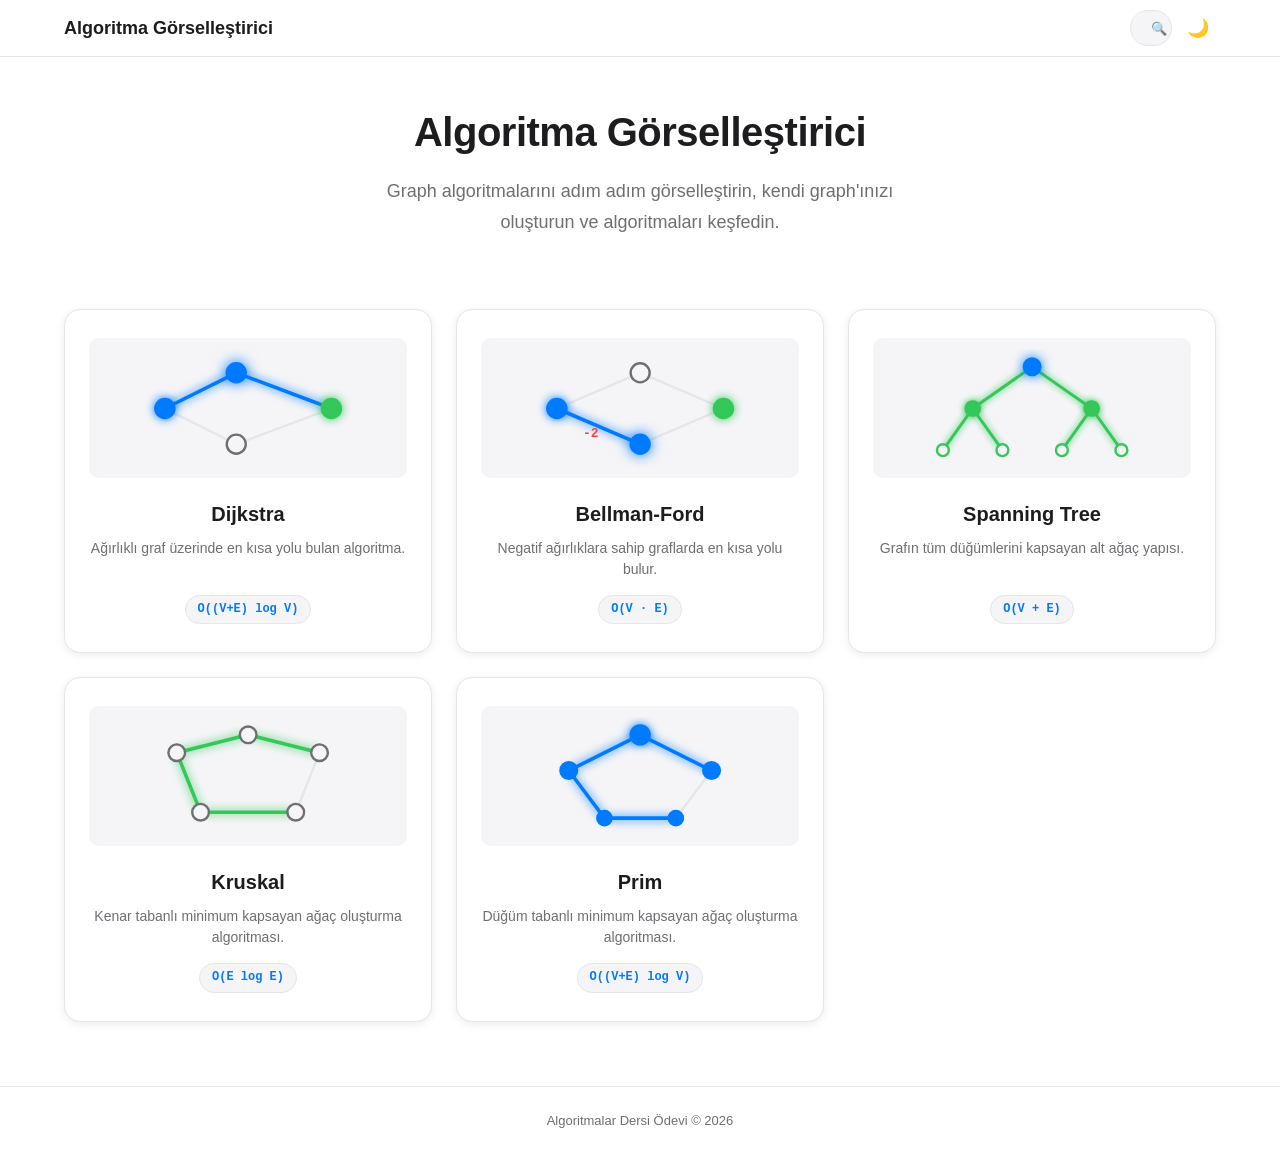
==== frontend/index.html @ a5067b7d "feat: Establish initial project structure -integrate graph algorithms -frontend UI, visualization fe" ====
<!-- ============================================
     ANA GİRİŞ SAYFASI (index.html)
     Projenin ana giriş noktası
     ============================================ -->
<!DOCTYPE html>
<html lang="tr">

<head>
    <meta charset="UTF-8">
    <meta name="viewport" content="width=device-width, initial-scale=1.0">
    <meta name="description"
        content="Algoritma Görselleştirici - Dijkstra, Bellman-Ford, Kruskal, Prim ve Spanning Tree algoritmalarını interaktif olarak keşfedin.">
    <title>Algoritma Görselleştirici</title>

    <!-- Stil dosyaları -->
    <link rel="stylesheet" href="css/main.css">
    <link rel="stylesheet" href="css/navbar.css">
    <link rel="stylesheet" href="css/dashboard.css">
</head>

<body>

    <!-- ===== ÜST MENÜ (Navbar) ===== -->
    <nav class="navbar" id="navbar">
        <div class="container navbar-content">

            <!-- Sol: Logo / Proje Adı -->
            <a href="index.html" class="navbar-brand" id="navbar-brand">
                Algoritma Görselleştirici
            </a>

            <!-- Orta: Navigasyon Linkleri (şimdilik boş, algoritmalar eklenince dolacak) -->
            <ul class="navbar-links" id="navbar-links">
                <!-- İleride algoritma linkleri buraya eklenecek -->
            </ul>

            <!-- Sağ: Arama Kutusu + Tema Toggle -->
            <div class="navbar-actions">

                <!-- Arama Kutusu (oval, ikon sağda) -->
                <div class="search-box" id="search-box">
                    <input type="text" class="search-input" id="search-input" placeholder="Ara..."
                        aria-label="Algoritma ara">
                    <button class="search-toggle" id="search-toggle" aria-label="Ara">
                        🔍
                    </button>
                </div>
                <!-- Tema Toggle (Gece/Gündüz) -->
                <button class="theme-toggle" id="theme-toggle" aria-label="Tema değiştir">
                    🌙
                </button>
            </div>
        </div>
    </nav>

    <!-- ===== ANA İÇERİK ALANI ===== -->
    <main class="main-content" id="main-content">
        <div class="container">

            <!-- Başlık Bölümü -->
            <section class="hero-section" id="hero-section">
                <h1 class="hero-title">Algoritma Görselleştirici</h1>
                <p class="hero-subtitle">
                    Graph algoritmalarını adım adım görselleştirin,
                    kendi graph'ınızı oluşturun ve algoritmaları keşfedin.
                </p>
            </section>

            <!-- Algoritma Kartları (Dashboard) -->
            <section class="dashboard" id="dashboard">

                <!-- Kart 1: Dijkstra -->
                <article class="algorithm-card" id="card-dijkstra" data-algorithm="dijkstra">
                    <div class="card-animation" id="anim-dijkstra">
                        <svg viewBox="0 0 200 100" class="card-svg">
                            <!-- Basit graph: 4 node, kenarlar ve en kısa yol vurgusu -->
                            <line x1="30" y1="50" x2="90" y2="20" class="svg-edge" />
                            <line x1="30" y1="50" x2="90" y2="80" class="svg-edge" />
                            <line x1="90" y1="20" x2="170" y2="50" class="svg-edge" />
                            <line x1="90" y1="80" x2="170" y2="50" class="svg-edge" />
                            <!-- En kısa yol (neon efekti) -->
                            <line x1="30" y1="50" x2="90" y2="20" class="svg-edge-active svg-pulse" />
                            <line x1="90" y1="20" x2="170" y2="50" class="svg-edge-active svg-pulse" />
                            <!-- Node'lar -->
                            <circle cx="30" cy="50" r="8" class="svg-node svg-node-start" />
                            <circle cx="90" cy="20" r="8" class="svg-node svg-node-active svg-pulse" />
                            <circle cx="90" cy="80" r="8" class="svg-node" />
                            <circle cx="170" cy="50" r="8" class="svg-node svg-node-end" />
                        </svg>
                    </div>
                    <h3 class="card-title">Dijkstra</h3>
                    <p class="card-description">Ağırlıklı graf üzerinde en kısa yolu bulan algoritma.</p>
                    <div class="card-complexity">
                        <span class="complexity-badge">O((V+E) log V)</span>
                    </div>
                </article>

                <!-- Kart 2: Bellman-Ford -->
                <article class="algorithm-card" id="card-bellman-ford" data-algorithm="bellman-ford">
                    <div class="card-animation" id="anim-bellman-ford">
                        <svg viewBox="0 0 200 100" class="card-svg">
                            <!-- Graph: negatif ağırlıklı kenarlar -->
                            <line x1="30" y1="50" x2="100" y2="20" class="svg-edge" />
                            <line x1="100" y1="20" x2="170" y2="50" class="svg-edge" />
                            <line x1="30" y1="50" x2="100" y2="80" class="svg-edge svg-edge-negative" />
                            <line x1="100" y1="80" x2="170" y2="50" class="svg-edge" />
                            <!-- Tarama efekti -->
                            <line x1="30" y1="50" x2="100" y2="80" class="svg-edge-active svg-pulse-slow" />
                            <!-- Node'lar -->
                            <circle cx="30" cy="50" r="8" class="svg-node svg-node-start" />
                            <circle cx="100" cy="20" r="8" class="svg-node" />
                            <circle cx="100" cy="80" r="8" class="svg-node svg-node-active svg-pulse-slow" />
                            <circle cx="170" cy="50" r="8" class="svg-node svg-node-end" />
                            <!-- Negatif ağırlık etiketi -->
                            <text x="52" y="74" class="svg-weight-negative">-2</text>
                        </svg>
                    </div>
                    <h3 class="card-title">Bellman-Ford</h3>
                    <p class="card-description">Negatif ağırlıklara sahip graflarda en kısa yolu bulur.</p>
                    <div class="card-complexity">
                        <span class="complexity-badge">O(V · E)</span>
                    </div>
                </article>

                <!-- Kart 3: Spanning Tree -->
                <article class="algorithm-card" id="card-spanning-tree" data-algorithm="spanning-tree">
                    <div class="card-animation" id="anim-spanning-tree">
                        <svg viewBox="0 0 200 100" class="card-svg">
                            <!-- Ağaç yapısı: dallanma animate -->
                            <line x1="100" y1="15" x2="50" y2="50" class="svg-edge-tree svg-grow" />
                            <line x1="100" y1="15" x2="150" y2="50" class="svg-edge-tree svg-grow" />
                            <line x1="50" y1="50" x2="25" y2="85" class="svg-edge-tree svg-grow-delay" />
                            <line x1="50" y1="50" x2="75" y2="85" class="svg-edge-tree svg-grow-delay" />
                            <line x1="150" y1="50" x2="125" y2="85" class="svg-edge-tree svg-grow-delay" />
                            <line x1="150" y1="50" x2="175" y2="85" class="svg-edge-tree svg-grow-delay" />
                            <!-- Node'lar -->
                            <circle cx="100" cy="15" r="7" class="svg-node svg-node-root" />
                            <circle cx="50" cy="50" r="6" class="svg-node svg-node-tree" />
                            <circle cx="150" cy="50" r="6" class="svg-node svg-node-tree" />
                            <circle cx="25" cy="85" r="5" class="svg-node svg-node-leaf" />
                            <circle cx="75" cy="85" r="5" class="svg-node svg-node-leaf" />
                            <circle cx="125" cy="85" r="5" class="svg-node svg-node-leaf" />
                            <circle cx="175" cy="85" r="5" class="svg-node svg-node-leaf" />
                        </svg>
                    </div>
                    <h3 class="card-title">Spanning Tree</h3>
                    <p class="card-description">Grafın tüm düğümlerini kapsayan alt ağaç yapısı.</p>
                    <div class="card-complexity">
                        <span class="complexity-badge">O(V + E)</span>
                    </div>
                </article>

                <!-- Kart 4: Kruskal -->
                <article class="algorithm-card" id="card-kruskal" data-algorithm="kruskal">
                    <div class="card-animation" id="anim-kruskal">
                        <svg viewBox="0 0 200 100" class="card-svg">
                            <!-- Kenarlar (sırayla ekleniyor efekti) -->
                            <line x1="40" y1="30" x2="100" y2="15" class="svg-edge" />
                            <line x1="100" y1="15" x2="160" y2="30" class="svg-edge" />
                            <line x1="40" y1="30" x2="60" y2="80" class="svg-edge" />
                            <line x1="160" y1="30" x2="140" y2="80" class="svg-edge" />
                            <line x1="60" y1="80" x2="140" y2="80" class="svg-edge" />
                            <!-- MST kenarları (yeşil, sırayla açılır) -->
                            <line x1="40" y1="30" x2="100" y2="15" class="svg-edge-mst svg-appear-1" />
                            <line x1="40" y1="30" x2="60" y2="80" class="svg-edge-mst svg-appear-2" />
                            <line x1="100" y1="15" x2="160" y2="30" class="svg-edge-mst svg-appear-3" />
                            <line x1="60" y1="80" x2="140" y2="80" class="svg-edge-mst svg-appear-4" />
                            <!-- Node'lar -->
                            <circle cx="40" cy="30" r="7" class="svg-node" />
                            <circle cx="100" cy="15" r="7" class="svg-node" />
                            <circle cx="160" cy="30" r="7" class="svg-node" />
                            <circle cx="60" cy="80" r="7" class="svg-node" />
                            <circle cx="140" cy="80" r="7" class="svg-node" />
                        </svg>
                    </div>
                    <h3 class="card-title">Kruskal</h3>
                    <p class="card-description">Kenar tabanlı minimum kapsayan ağaç oluşturma algoritması.</p>
                    <div class="card-complexity">
                        <span class="complexity-badge">O(E log E)</span>
                    </div>
                </article>

                <!-- Kart 5: Prim -->
                <article class="algorithm-card" id="card-prim" data-algorithm="prim">
                    <div class="card-animation" id="anim-prim">
                        <svg viewBox="0 0 200 100" class="card-svg">
                            <!-- Kenarlar -->
                            <line x1="100" y1="15" x2="40" y2="45" class="svg-edge" />
                            <line x1="100" y1="15" x2="160" y2="45" class="svg-edge" />
                            <line x1="40" y1="45" x2="70" y2="85" class="svg-edge" />
                            <line x1="160" y1="45" x2="130" y2="85" class="svg-edge" />
                            <line x1="70" y1="85" x2="130" y2="85" class="svg-edge" />
                            <!-- Prim büyüme efekti (merkezden dışarı) -->
                            <line x1="100" y1="15" x2="40" y2="45" class="svg-edge-prim svg-expand-1" />
                            <line x1="40" y1="45" x2="70" y2="85" class="svg-edge-prim svg-expand-2" />
                            <line x1="100" y1="15" x2="160" y2="45" class="svg-edge-prim svg-expand-3" />
                            <line x1="70" y1="85" x2="130" y2="85" class="svg-edge-prim svg-expand-4" />
                            <!-- Node'lar (merkezden dışarı büyüme) -->
                            <circle cx="100" cy="15" r="8" class="svg-node svg-node-start" />
                            <circle cx="40" cy="45" r="7" class="svg-node svg-node-prim svg-fadein-1" />
                            <circle cx="160" cy="45" r="7" class="svg-node svg-node-prim svg-fadein-2" />
                            <circle cx="70" cy="85" r="6" class="svg-node svg-node-prim svg-fadein-3" />
                            <circle cx="130" cy="85" r="6" class="svg-node svg-node-prim svg-fadein-4" />
                        </svg>
                    </div>
                    <h3 class="card-title">Prim</h3>
                    <p class="card-description">Düğüm tabanlı minimum kapsayan ağaç oluşturma algoritması.</p>
                    <div class="card-complexity">
                        <span class="complexity-badge">O((V+E) log V)</span>
                    </div>
                </article>

            </section>

        </div>
    </main>

    <!-- ===== ALT BİLGİ (Footer) ===== -->
    <footer class="footer" id="footer">
        <div class="container">
            <p class="footer-text">
                Algoritmalar Dersi Ödevi &copy; 2026
            </p>
        </div>
    </footer>

    <!-- JavaScript Dosyaları -->
    <script src="js/theme.js"></script>
    <script src="js/navbar.js"></script>
    <script src="js/app.js"></script>

</body>

</html>
---- frontend/css/main.css ----
/* ============================================
   ANA STİL DOSYASI (main.css)
   Tema değişkenleri, reset ve genel stiller
   ============================================ */

/* ------------------------------------
   1) CSS DEĞİŞKENLERİ (Renk Paleti)
   Gündüz ve Gece modları için renkler
   ------------------------------------ */

/* Gündüz Modu (varsayılan) */
:root {
    /* Ana renkler */
    --bg-primary: #FFFFFF;
    /* Ana arka plan: Beyaz */
    --bg-secondary: #F5F5F7;
    /* İkincil arka plan: Açık gri (Apple tarzı) */
    --bg-card: #FFFFFF;
    /* Kart arka planı */

    /* Metin renkleri */
    --text-primary: #1D1D1F;
    /* Ana metin: Koyu siyah */
    --text-secondary: #6E6E73;
    /* İkincil metin: Gri */

    /* Vurgu rengi (Apple mavi) */
    --accent-color: #007AFF;
    /* Ana vurgu: Mavi */
    --accent-hover: #0056CC;
    /* Hover durumu: Koyu mavi */

    /* Kenar ve gölge */
    --border-color: #E5E5EA;
    /* Kenarlık rengi */
    --shadow-color: rgba(0, 0, 0, 0.08);
    /* Gölge rengi */
    --shadow-hover: rgba(0, 0, 0, 0.15);
    /* Hover gölge rengi */

    /* Navbar */
    --navbar-bg: rgba(255, 255, 255, 0.85);
    /* Navbar: Yarı saydam beyaz */
    --navbar-border: #E5E5EA;

    /* Neon efekti (aktif node/kenar) */
    --neon-glow: #007AFF;
    /* Neon mavi */
    --neon-visited: #34C759;
    /* Ziyaret edilmiş: Yeşil */

    /* Geçiş süresi */
    --transition-speed: 0.3s;
    /* Animasyon hızı */
}

/* Gece Modu */
[data-theme="dark"] {
    --bg-primary: #1C1C1E;
    /* Ana arka plan: Koyu siyah */
    --bg-secondary: #2C2C2E;
    /* İkincil arka plan: Antrasit */
    --bg-card: #2C2C2E;
    /* Kart arka planı */

    --text-primary: #F5F5F7;
    /* Ana metin: Açık beyaz */
    --text-secondary: #98989D;
    /* İkincil metin: Gri */

    --accent-color: #0A84FF;
    /* Vurgu: Parlak mavi (gece için) */
    --accent-hover: #409CFF;
    /* Hover: Daha açık mavi */

    --border-color: #38383A;
    /* Kenarlık */
    --shadow-color: rgba(0, 0, 0, 0.3);
    --shadow-hover: rgba(0, 0, 0, 0.5);

    --navbar-bg: rgba(28, 28, 30, 0.85);
    /* Navbar: Yarı saydam koyu */
    --navbar-border: #38383A;

    --neon-glow: #0A84FF;
    /* Neon mavi (gece) */
    --neon-visited: #30D158;
    /* Ziyaret edilmiş: Parlak yeşil */
}

/* ------------------------------------
   2) RESET (Tarayıcı Varsayılanlarını Sıfırla)
   Tüm tarayıcılarda tutarlı görünüm sağlar
   ------------------------------------ */

/* Tüm elemanların kutu modelini sıfırla */
*,
*::before,
*::after {
    margin: 0;
    padding: 0;
    box-sizing: border-box;
}

/* Sayfa geneli */
html {
    font-size: 16px;
    /* Temel yazı boyutu */
    scroll-behavior: smooth;
    /* Yumuşak kaydırma */
}

body {
    font-family: -apple-system, BlinkMacSystemFont, 'Segoe UI', Roboto, 'Helvetica Neue', Arial, sans-serif;
    background-color: var(--bg-primary);
    color: var(--text-primary);
    line-height: 1.6;
    /* Satır yüksekliği */
    transition: background-color var(--transition-speed) ease,
        color var(--transition-speed) ease;
}

/* Bağlantı (link) stilleri */
a {
    color: var(--accent-color);
    text-decoration: none;
    /* Alt çizgiyi kaldır */
    transition: color var(--transition-speed) ease;
}

a:hover {
    color: var(--accent-hover);
}

/* Görsel (resim) sıfırlama */
img {
    max-width: 100%;
    /* Taşmayı engelle */
    display: block;
}

/* Liste stillerini sıfırla */
ul,
ol {
    list-style: none;
}

/* Buton sıfırlama */
button {
    cursor: pointer;
    border: none;
    outline: none;
    background: none;
    font-family: inherit;
    font-size: inherit;
    color: inherit;
}

/* ------------------------------------
   3) GENEL YARDIMCI SINIFLAR
   Sık kullanılan stil kalıpları
   ------------------------------------ */

/* İçerik alanını ortalayan konteyner */
.container {
    width: 100%;
    max-width: 1200px;
    /* Maksimum genişlik */
    margin: 0 auto;
    /* Ortala */
    padding: 0 24px;
    /* Yanlara boşluk */
}

/* Gizlenmiş eleman */
.hidden {
    display: none !important;
}

/* Ekran okuyucular için görünmez ama erişilebilir metin */
.sr-only {
    position: absolute;
    width: 1px;
    height: 1px;
    overflow: hidden;
    clip: rect(0, 0, 0, 0);
}
---- frontend/css/navbar.css ----
/* ============================================
   NAVBAR STİLLERİ (navbar.css)
   Üst menü çubuğu tasarımı
   ============================================ */

/* --- Navbar Ana Yapısı --- */
.navbar {
    position: fixed;
    /* Sayfada sabit kalır */
    top: 0;
    left: 0;
    right: 0;
    z-index: 1000;
    /* Her şeyin üstünde */
    background-color: var(--navbar-bg);
    border-bottom: 1px solid var(--navbar-border);
    backdrop-filter: blur(20px);
    /* Arkayı bulanıklaştır (Apple efekti) */
    -webkit-backdrop-filter: blur(20px);
    transition: background-color var(--transition-speed) ease;
}

/* Navbar iç düzeni */
.navbar-content {
    display: flex;
    /* Yatay hizala */
    align-items: center;
    /* Dikeyde ortala */
    justify-content: space-between;
    /* Uçlara dağıt */
    height: 56px;
    /* Sabit yükseklik */
}

/* --- Sol: Logo / Proje Adı --- */
.navbar-brand {
    font-size: 1.125rem;
    /* 18px */
    font-weight: 600;
    /* Yarı kalın */
    color: var(--text-primary);
    transition: color var(--transition-speed) ease;
}

.navbar-brand:hover {
    color: var(--accent-color);
}

/* --- Orta: Navigasyon Linkleri --- */
.navbar-links {
    display: flex;
    gap: 8px;
    /* Linkler arası boşluk */
}

.navbar-links li a {
    padding: 6px 14px;
    border-radius: 8px;
    font-size: 0.875rem;
    /* 14px */
    font-weight: 500;
    color: var(--text-secondary);
    transition: all var(--transition-speed) ease;
}

.navbar-links li a:hover {
    background-color: var(--bg-secondary);
    color: var(--text-primary);
}

/* --- Sağ: Arama + Tema Toggle --- */
.navbar-actions {
    display: flex;
    align-items: center;
    gap: 8px;
}

/* Arama kutusu konteyner (oval kısa kutu) */
.search-box {
    display: flex;
    align-items: center;
    background-color: var(--bg-secondary);
    border: 1px solid var(--border-color);
    border-radius: 100px;
    /* Tam oval köşeler */
    padding: 4px 4px 4px 14px;
    /* Sol: metin boşluğu, sağ: ikon için */
    width: 42px;
    /* Kısa oval: sadece ikon sığacak kadar */
    height: 36px;
    overflow: hidden;
    /* Taşmayı gizle */
    cursor: pointer;
    transition: all var(--transition-speed) ease;
}

.search-box:hover {
    border-color: var(--accent-color);
}

/* Arama input alanı (varsayılan: gizli) */
.search-input {
    width: 0;
    /* Başlangıçta genişlik yok */
    border: none;
    outline: none;
    background: transparent;
    /* Arka plan şeffaf (kutu zaten renkli) */
    color: var(--text-primary);
    font-size: 0.8125rem;
    /* 13px */
    opacity: 0;
    /* Görünmez */
    padding: 0;
    transition: all var(--transition-speed) ease;
}

.search-input::placeholder {
    color: var(--text-secondary);
}

/* Arama butonu (büyüteç ikonu — kutunun sağ tarafında) */
.search-toggle {
    width: 28px;
    height: 28px;
    min-width: 28px;
    /* Küçülmesini engelle */
    border-radius: 50%;
    display: flex;
    align-items: center;
    justify-content: center;
    font-size: 0.8125rem;
    /* Küçük ikon */
    transition: background-color var(--transition-speed) ease;
}

.search-toggle:hover {
    background-color: var(--border-color);
}

/* Arama kutusu açıkken (genişlemiş hali) */
.search-box.active {
    width: 240px;
    /* Genişleyerek açılır */
}

.search-box.active .search-input {
    width: 100%;
    /* Input alanı tüm boşluğu kaplar */
    opacity: 1;
    padding: 0 8px;
}

/* Tema toggle butonu */
.theme-toggle {
    width: 36px;
    height: 36px;
    border-radius: 50%;
    display: flex;
    align-items: center;
    justify-content: center;
    font-size: 1.125rem;
    transition: background-color var(--transition-speed) ease;
}

.theme-toggle:hover {
    background-color: var(--bg-secondary);
}
---- frontend/css/dashboard.css ----
/* ============================================
   DASHBOARD STİLLERİ (dashboard.css)
   Ana sayfa: Hero bölümü ve kart düzeni
   ============================================ */

/* --- Hero Bölümü (Karşılama Alanı) --- */
.hero-section {
    text-align: center;
    padding: 100px 0 48px 0;
    /* Üstte navbar boşluğu */
}

.hero-title {
    font-size: 2.5rem;
    /* 40px - Büyük başlık */
    font-weight: 700;
    color: var(--text-primary);
    margin-bottom: 12px;
    letter-spacing: -0.5px;
    /* Harfler arası sıkıştırma (Apple tarzı) */
}

.hero-subtitle {
    font-size: 1.125rem;
    /* 18px */
    color: var(--text-secondary);
    max-width: 520px;
    margin: 0 auto;
    /* Ortala */
    line-height: 1.7;
}

/* --- Dashboard: Algoritma Kartları Grid'i --- */
.dashboard {
    display: grid;
    /* Ekrana simetrik yayılım: minimum 280px, eşit genişlikte kartlar */
    grid-template-columns: repeat(auto-fit, minmax(280px, 1fr));
    gap: 24px;
    /* Kartlar arası boşluk */
    padding: 24px 0 64px 0;
}

/* --- Tek Bir Algoritma Kartı --- */
.algorithm-card {
    background-color: var(--bg-card);
    border: 1px solid var(--border-color);
    border-radius: 16px;
    /* Yuvarlatılmış köşeler */
    padding: 28px 24px;
    cursor: pointer;
    transition: all var(--transition-speed) ease;
    box-shadow: 0 2px 8px var(--shadow-color);
    display: flex;
    flex-direction: column;
    align-items: center;
    text-align: center;
}

/* Kart hover efekti (Apple tarzı) */
.algorithm-card:hover {
    transform: translateY(-4px);
    /* Hafif yukarı kalk */
    box-shadow: 0 8px 24px var(--shadow-hover);
    /* Gölge derinleş */
    border-color: var(--accent-color);
}

/* Kart içindeki animasyon alanı */
.card-animation {
    width: 100%;
    height: 140px;
    /* Animasyon yüksekliği */
    border-radius: 10px;
    background-color: var(--bg-secondary);
    margin-bottom: 20px;
    display: flex;
    align-items: center;
    justify-content: center;
    overflow: hidden;
}

/* Kart başlığı (algoritma adı) */
.card-title {
    font-size: 1.25rem;
    /* 20px */
    font-weight: 600;
    color: var(--text-primary);
    margin-bottom: 8px;
}

/* Kart açıklaması */
.card-description {
    font-size: 0.875rem;
    /* 14px */
    color: var(--text-secondary);
    line-height: 1.5;
    margin-bottom: 14px;
}

/* --- Karmaşıklık Badge'ı --- */
.card-complexity {
    margin-top: auto;
    /* Aşağıya it */
}

.complexity-badge {
    display: inline-block;
    padding: 4px 12px;
    border-radius: 100px;
    /* Oval */
    font-size: 0.75rem;
    /* 12px */
    font-weight: 600;
    font-family: 'SF Mono', 'Fira Code', monospace;
    /* Kod fontu */
    color: var(--accent-color);
    background-color: var(--bg-secondary);
    border: 1px solid var(--border-color);
    transition: all var(--transition-speed) ease;
}

.algorithm-card:hover .complexity-badge {
    background-color: var(--accent-color);
    color: #FFFFFF;
    border-color: var(--accent-color);
}

/* ============================================
   SVG MİNİ-GRAPH STİLLERİ
   Kart animasyonları için node ve kenar stilleri
   ============================================ */

/* SVG boyutlandırma */
.card-svg {
    width: 85%;
    height: 85%;
}

/* --- Temel Kenar (Edge) Stili --- */
.svg-edge {
    stroke: var(--border-color);
    stroke-width: 2;
    fill: none;
    transition: stroke var(--transition-speed) ease;
}

/* Negatif ağırlık kenarı (kırmızımsı) */
.svg-edge-negative {
    stroke: #FF453A;
    stroke-width: 2;
    stroke-dasharray: 6 3;
    /* Kesikli çizgi */
}

/* Aktif kenar (neon mavi glow) */
.svg-edge-active {
    stroke: var(--neon-glow);
    stroke-width: 3;
    fill: none;
    filter: drop-shadow(0 0 4px var(--neon-glow));
}

/* Ağaç kenarı (yeşilimsi) */
.svg-edge-tree {
    stroke: var(--neon-visited);
    stroke-width: 2.5;
    fill: none;
    filter: drop-shadow(0 0 3px var(--neon-visited));
}

/* MST kenarı — Kruskal (yeşil neon) */
.svg-edge-mst {
    stroke: var(--neon-visited);
    stroke-width: 3;
    fill: none;
    filter: drop-shadow(0 0 4px var(--neon-visited));
}

/* Prim kenarı (mavi neon) */
.svg-edge-prim {
    stroke: var(--neon-glow);
    stroke-width: 3;
    fill: none;
    filter: drop-shadow(0 0 4px var(--neon-glow));
}

/* --- Temel Node Stili --- */
.svg-node {
    fill: var(--bg-secondary);
    stroke: var(--text-secondary);
    stroke-width: 2;
    transition: all var(--transition-speed) ease;
}

/* Başlangıç node'u (mavi) */
.svg-node-start {
    fill: var(--accent-color);
    stroke: var(--accent-color);
    filter: drop-shadow(0 0 4px var(--accent-color));
}

/* Bitiş node'u (yeşil) */
.svg-node-end {
    fill: var(--neon-visited);
    stroke: var(--neon-visited);
    filter: drop-shadow(0 0 4px var(--neon-visited));
}

/* Aktif node (neon glow) */
.svg-node-active {
    fill: var(--neon-glow);
    stroke: var(--neon-glow);
    filter: drop-shadow(0 0 6px var(--neon-glow));
}

/* Ağaç kök node */
.svg-node-root {
    fill: var(--accent-color);
    stroke: var(--accent-color);
    filter: drop-shadow(0 0 5px var(--accent-color));
}

/* Ağaç ara node */
.svg-node-tree {
    fill: var(--neon-visited);
    stroke: var(--neon-visited);
    filter: drop-shadow(0 0 3px var(--neon-visited));
}

/* Yaprak node */
.svg-node-leaf {
    fill: var(--bg-secondary);
    stroke: var(--neon-visited);
    stroke-width: 2;
}

/* Prim büyüme node */
.svg-node-prim {
    fill: var(--neon-glow);
    stroke: var(--neon-glow);
}

/* Negatif ağırlık metni */
.svg-weight-negative {
    fill: #FF453A;
    font-size: 11px;
    font-weight: 700;
    font-family: monospace;
}

/* ============================================
   ANİMASYONLAR (Loop)
   Her kart için sürekli döngüde çalışır
   ============================================ */

/* --- Neon Pulse: Yanıp sönen efekt (Dijkstra) --- */
.svg-pulse {
    animation: pulse 2s ease-in-out infinite;
}

@keyframes pulse {

    0%,
    100% {
        opacity: 1;
        filter: drop-shadow(0 0 6px var(--neon-glow));
    }

    50% {
        opacity: 0.3;
        filter: drop-shadow(0 0 2px var(--neon-glow));
    }
}

/* Yavaş pulse (Bellman-Ford) */
.svg-pulse-slow {
    animation: pulse 3s ease-in-out infinite;
}

/* --- Ağaç Dallanma: Büyüme efekti (Spanning Tree) --- */
.svg-grow {
    stroke-dasharray: 80;
    stroke-dashoffset: 80;
    animation: grow 2s ease forwards infinite;
}

.svg-grow-delay {
    stroke-dasharray: 60;
    stroke-dashoffset: 60;
    animation: grow-small 2s ease 0.8s forwards infinite;
}

@keyframes grow {
    0% {
        stroke-dashoffset: 80;
    }

    50% {
        stroke-dashoffset: 0;
    }

    100% {
        stroke-dashoffset: 0;
    }
}

@keyframes grow-small {
    0% {
        stroke-dashoffset: 60;
    }

    50% {
        stroke-dashoffset: 0;
    }

    100% {
        stroke-dashoffset: 0;
    }
}

/* --- MST Kenar Ekleme: Sıralı gösterim (Kruskal) --- */
.svg-appear-1 {
    animation: appear 4s ease infinite;
}

.svg-appear-2 {
    animation: appear 4s ease 1s infinite;
}

.svg-appear-3 {
    animation: appear 4s ease 2s infinite;
}

.svg-appear-4 {
    animation: appear 4s ease 3s infinite;
}

@keyframes appear {

    0%,
    10% {
        opacity: 0;
        stroke-width: 1;
    }

    25%,
    100% {
        opacity: 1;
        stroke-width: 3;
    }
}

/* --- Prim Büyüme: Sıralı kenar genişleme --- */
.svg-expand-1 {
    animation: appear 4s ease 0.2s infinite;
}

.svg-expand-2 {
    animation: appear 4s ease 1s infinite;
}

.svg-expand-3 {
    animation: appear 4s ease 1.8s infinite;
}

.svg-expand-4 {
    animation: appear 4s ease 2.6s infinite;
}

/* Prim node fade-in */
.svg-fadein-1 {
    animation: fadein 4s ease 0.2s infinite;
}

.svg-fadein-2 {
    animation: fadein 4s ease 1.8s infinite;
}

.svg-fadein-3 {
    animation: fadein 4s ease 1s infinite;
}

.svg-fadein-4 {
    animation: fadein 4s ease 2.6s infinite;
}

@keyframes fadein {

    0%,
    10% {
        opacity: 0.2;
        r: 3;
    }

    25%,
    100% {
        opacity: 1;
        r: 7;
    }
}

/* --- Footer (Alt Bilgi) --- */
.footer {
    text-align: center;
    padding: 24px 0;
    border-top: 1px solid var(--border-color);
    transition: border-color var(--transition-speed) ease;
}

.footer-text {
    font-size: 0.8125rem;
    /* 13px */
    color: var(--text-secondary);
}
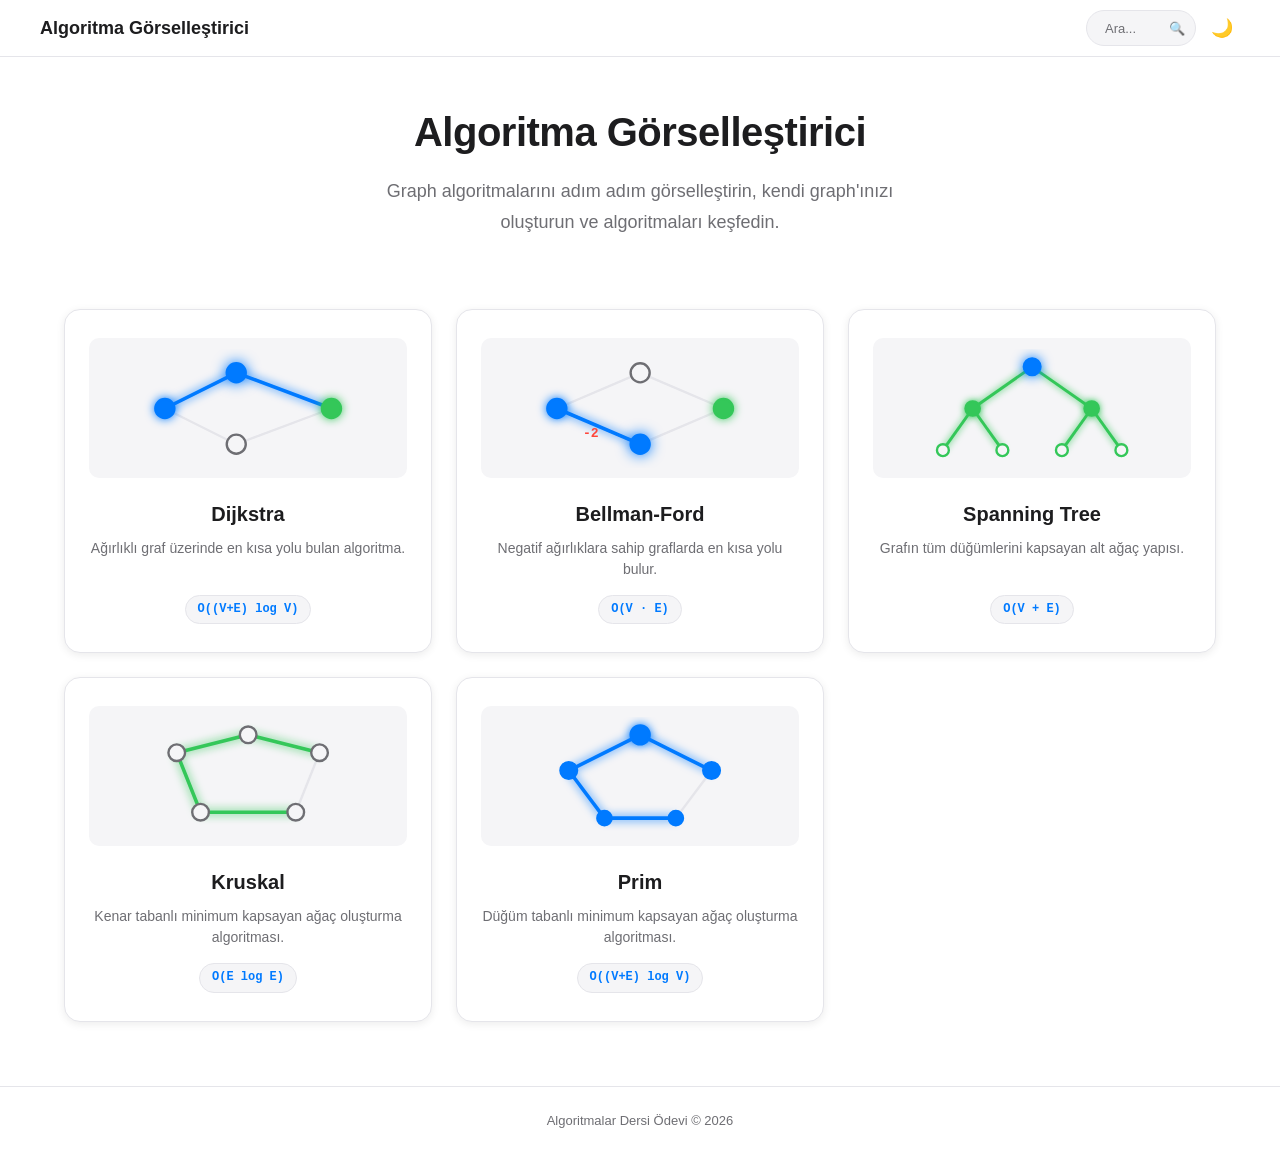
==== commit 9ffc8788: "feat: algoritmaların eklenmesi ve arayüz onarımları - Bellman-Ford, Kruskal, Prim ve Spanning Tree a" ====
--- a/frontend/index.html
+++ b/frontend/index.html
@@ -224,7 +224,14 @@
         </div>
     </footer>
 
-    <!-- JavaScript Dosyaları -->
+    <!-- Veri Yapıları (önce yükle) -->
+    <script src="../structures/graph.js"></script>
+    <script src="../structures/priority-queue.js"></script>
+
+    <!-- Algoritmalar -->
+    <script src="../algorithms/dijkstra.js"></script>
+
+    <!-- Uygulama JavaScript Dosyaları -->
     <script src="js/theme.js"></script>
     <script src="js/navbar.js"></script>
     <script src="js/app.js"></script>
--- a/frontend/css/navbar.css
+++ b/frontend/css/navbar.css
@@ -30,6 +30,8 @@
     /* Uçlara dağıt */
     height: 56px;
     /* Sabit yükseklik */
+    max-width: 100% !important; /* Standart 1200px sınırını kaldır */
+    padding: 0 40px !important; /* Kenarlara yasla, 40px boşluk bırak */
 }
 
 /* --- Sol: Logo / Proje Adı --- */
@@ -85,8 +87,8 @@
     /* Tam oval köşeler */
     padding: 4px 4px 4px 14px;
     /* Sol: metin boşluğu, sağ: ikon için */
-    width: 42px;
-    /* Kısa oval: sadece ikon sığacak kadar */
+    width: 110px;
+    /* Kapalıyken artık biraz daha geniş */
     height: 36px;
     overflow: hidden;
     /* Taşmayı gizle */
@@ -98,10 +100,10 @@
     border-color: var(--accent-color);
 }
 
-/* Arama input alanı (varsayılan: gizli) */
+/* Arama input alanı */
 .search-input {
-    width: 0;
-    /* Başlangıçta genişlik yok */
+    width: 100%;
+    /* Başlangıçta görünür ve yer kaplar */
     border: none;
     outline: none;
     background: transparent;
@@ -109,9 +111,9 @@
     color: var(--text-primary);
     font-size: 0.8125rem;
     /* 13px */
-    opacity: 0;
-    /* Görünmez */
-    padding: 0;
+    opacity: 1;
+    /* Artık görünür */
+    padding: 0 4px;
     transition: all var(--transition-speed) ease;
 }
 
